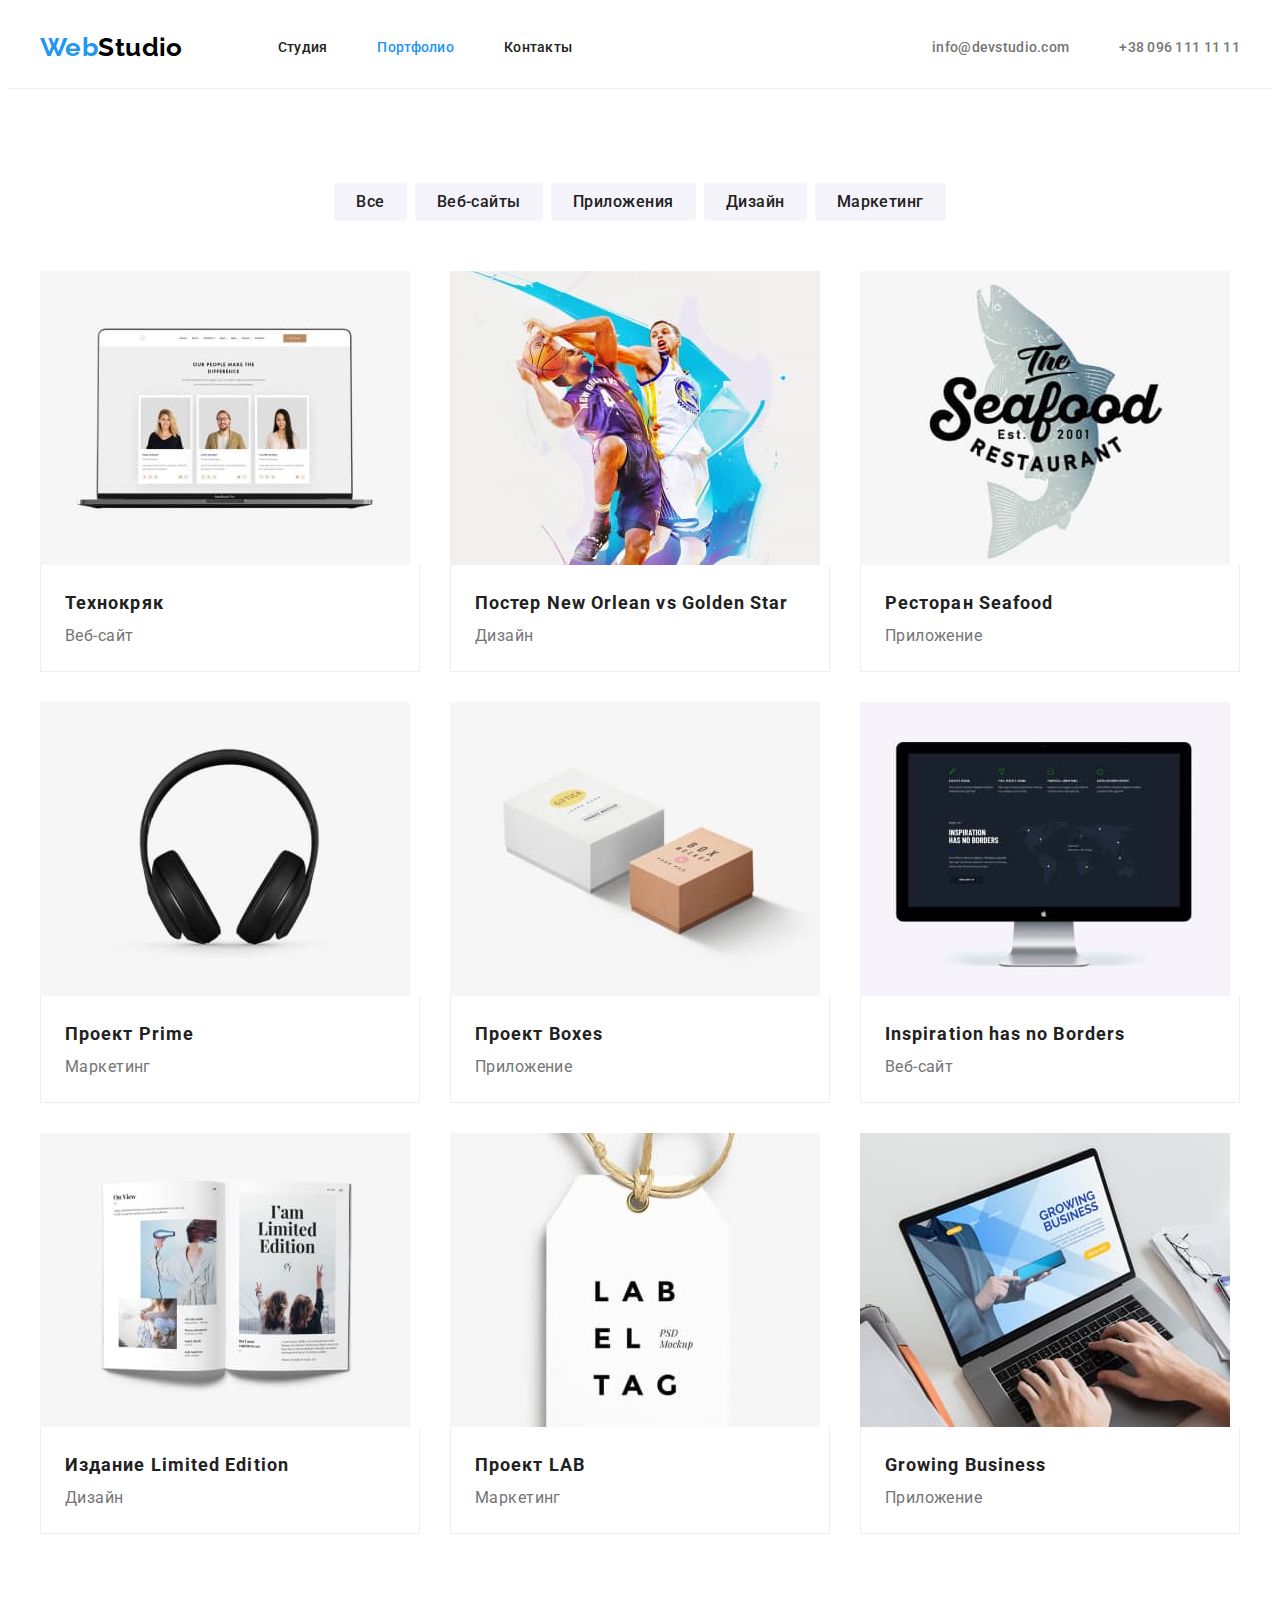
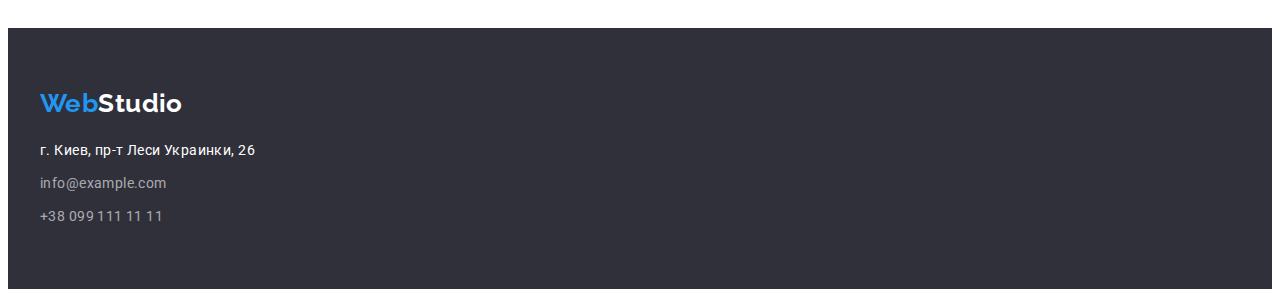
==== portfolio.html @ c1a10959 "добавляет исходные данные" ====
<!DOCTYPE html>
<html lang="ru">
  <head>
    <meta charset="UTF-8" />
    <meta http-equiv="X-UA-Compatible" content="IE=edge" />
    <meta name="viewport" content="width=device-width, initial-scale=1.0" />
    <title>Document</title>
    <link rel="preconnect" href="https://fonts.googleapis.com" />
    <link rel="preconnect" href="https://fonts.gstatic.com" crossorigin />
    <link
      href="https://fonts.googleapis.com/css2?family=Raleway:wght@700&family=Roboto:wght@400;500;700;900&display=swap"
      rel="stylesheet"
    />
    <link
      rel="stylesheet"
      href="https://cdnjs.cloudflare.com/ajax/libs/modern-normalize/1.1.0/modern-normalize.min.css"
      integrity="sha512-wpPYUAdjBVSE4KJnH1VR1HeZfpl1ub8YT/NKx4PuQ5NmX2tKuGu6U/JRp5y+Y8XG2tV+wKQpNHVUX03MfMFn9Q=="
      crossorigin="anonymous"
      referrerpolicy="no-referrer"
    />
    <link rel="stylesheet" href="./css/styles.css" />
  </head>
  <body>
    <header class="header">
      <div class="container main-nav">
        <nav class="navigation">
          <a lang="en" href="" class="logo link">
            <span class="logo-name">Web</span>Studio</a
          >
          <ul class="site-nav list">
            <li class="site-nav-item">
              <a href="./index.html" class="site-nav-link link">Студия</a>
            </li>
            <li class="site-nav-item">
              <a href="./portfolio.html" class="site-nav-link link current"
                >Портфолио</a
              >
            </li>
            <li class="site-nav-item">
              <a href="" class="site-nav-link link">Контакты</a>
            </li>
          </ul>
        </nav>
        <ul class="contact list">
          <li class="contact-item">
            <a href="mailto:info@devstudio.com" class="link"
              >info@devstudio.com</a
            >
          </li>
          <li class="contact-item">
            <a href="tel:+380961111111" class="link">+38 096 111 11 11</a>
          </li>
        </ul>
      </div>
    </header>
    <main>
      <section class="project section">
        <div class="container">
          <h1 class="title visually-hidden">Портфолио</h1>
          <ul class="button-list">
            <li class="button-item">
              <button type="button" class="button button-secondary">Все</button>
            </li>
            <li class="button-item">
              <button type="button" class="button button-secondary">
                Веб-сайты
              </button>
            </li>
            <li class="button-item">
              <button type="button" class="button button-secondary">
                Приложения
              </button>
            </li>
            <li class="button-item">
              <button type="button" class="button button-secondary">
                Дизайн
              </button>
            </li>
            <li class="button-item">
              <button type="button" class="button button-secondary">
                Маркетинг
              </button>
            </li>
          </ul>
          <ul class="project-list">
            <li class="project-item">
              <a href="" class="link"
                ><img
                  src="./images/img-1.jpg"
                  alt="страница в браузере"
                  width="370"
                  height="294"
                />
                <div class="card-content">
                  <h2 class="project-title">Технокряк</h2>
                  <p class="project-name">Веб-сайт</p>
                </div></a
              >
            </li>
            <li class="project-item">
              <a href="" class="link"
                ><img
                  src="./images/img-2.jpg"
                  alt="играют в баскетбол"
                  width="370"
                  height="294"
                />
                <div class="card-content">
                  <h2 class="project-title">
                    Постер <span lang="en">New Orlean vs Golden Star</span>
                  </h2>
                  <p class="project-name">Дизайн</p>
                </div></a
              >
            </li>
            <li class="project-item">
              <a href="" class="link"
                ><img
                  src="./images/img-3.jpg"
                  alt="рыба"
                  width="370"
                  height="294"
                />
                <div class="card-content">
                  <h2 class="project-title">
                    Ресторан <span lang="en">Seafood</span>
                  </h2>
                  <p class="project-name">Приложение</p>
                </div></a
              >
            </li>
            <li class="project-item">
              <a href="" class="link"
                ><img
                  src="./images/img-4.jpg"
                  alt="наушники"
                  width="370"
                  height="294"
                />
                <div class="card-content">
                  <h2 class="project-title">
                    Проект <span lang="en">Prime</span>
                  </h2>
                  <p class="project-name">Маркетинг</p>
                </div></a
              >
            </li>
            <li class="project-item">
              <a href="" class="link"
                ><img
                  src="./images/img-5.jpg"
                  alt="коробки"
                  width="370"
                  height="294"
                />
                <div class="card-content">
                  <h2 class="project-title">
                    Проект <span lang="en">Boxes</span>
                  </h2>
                  <p class="project-name">Приложение</p>
                </div>
              </a>
            </li>
            <li class="project-item">
              <a href="" class="link"
                ><img
                  src="./images/img-6.jpg"
                  alt="монитор"
                  width="370"
                  height="294"
                />
                <div class="card-content">
                  <h2 lang="en" class="project-title">
                    Inspiration has no Borders
                  </h2>
                  <p class="project-name">Веб-сайт</p>
                </div></a
              >
            </li>
            <li class="project-item">
              <a href="" class="link"
                ><img
                  src="./images/img-7.jpg"
                  alt="книга"
                  width="370"
                  height="294"
                />
                <div class="card-content">
                  <h2 class="project-title">
                    Издание <span lang="en">Limited Edition</span>
                  </h2>
                  <p class="project-name">Дизайн</p>
                </div></a
              >
            </li>
            <li class="project-item">
              <a href="" class="link"
                ><img
                  src="./images/img-8.jpg"
                  alt="эмблема"
                  width="370"
                  height="294"
                />
                <div class="card-content">
                  <h2 class="project-title">
                    Проект <span lang="en">LAB</span>
                  </h2>
                  <p class="project-name">Маркетинг</p>
                </div></a
              >
            </li>
            <li class="project-item">
              <a href="" class="link"
                ><img
                  src="./images/img-9.jpg"
                  alt="печатает на ноутбуке"
                  width="370"
                  height="294"
                />
                <div class="card-content">
                  <h2 lang="en" class="project-title">Growing Business</h2>
                  <p class="project-name">Приложение</p>
                </div></a
              >
            </li>
          </ul>
        </div>
      </section>
    </main>
    <footer class="footer">
      <div class="container">
        <a lang="en" href="" class="logo link"
          ><span class="logo-name">Web</span>Studio</a
        >
        <address>
          <ul class="footer-contact">
            <li class="footer-contact-item">
              <a
                href="https://goo.gl/maps/VYor2QJVqiVH9sgh6"
                target="_blank"
                rel="noopener noreferrer"
                class="location link"
                >г. Киев, пр-т Леси Украинки, 26</a
              >
            </li>
            <li class="footer-contact-item">
              <a href="mailto:info@example.com" class="footer-contact-mail link"
                >info@example.com</a
              >
            </li>
            <li class="footer-contact-item">
              <a href="tel:+380991111111" class="footer-contact-phone link"
                >+38 099 111 11 11</a
              >
            </li>
          </ul>
        </address>
      </div>
    </footer>
  </body>
</html>
---- css/styles.css ----
/*  цвет основного текста color: #757575;  */
/* вторичный цвет текста color: #212121; */
/* белый цвет color: #FFFFFF; */
/*лого color: #000000; */
/* ссылки в футер color: rgba(255, 255, 255, 0.6); */
/* акцент color: #2196F3 */
/* вторичный цвет фона #F5F4FA */
/* цвет фона футер background: #2F303A */

:root {
  --primary-font-family: Roboto, sans-serif;
  --primary-text-color: #757575;
  --title-text-color: #212121;
  --accent-color: #2196f3;
  --white-color: #ffffff;
  --logo-text-color: #000000;
  --secodary-background-color: #f5f4fa;
  --footer-background-color: #2f303a;
  --hero-background-color: #2f303a;
  --button-accent-color: #188ce8;
  --border-color-header: #ececec;
  --border-color: #eeeeee;
}
ul {
  list-style: none;
  padding: 0;
  margin: 0;
}
h1,
h2,
h3,
h4,
h5,
h6,
p {
  margin-top: 0;
  margin-bottom: 0;
}
img {
  display: block;
  max-width: 100%;
  height: auto;
}

.link {
  text-decoration: none;
}
.button {
  display: inline-block;
  cursor: pointer;
  border: 0;
  font-family: var(--primary-font-family);
  font-size: 16px;
  letter-spacing: 0.03em;
  border-radius: 4px;
  text-align: center;
}

body {
  font-family: var(--primary-font-family);
  letter-spacing: 0.03em;
  color: var(--primary-text-color);
  background-color: var(--white-color);
  font-size: 14px;
}
.container {
  width: 1200px;
  margin-left: auto;
  margin-right: auto;
  padding-left: 15px;
  padding-right: 15px;
}

.section {
  padding-bottom: 94px;
  padding-top: 94px;
}

/* Шапка */
.header {
  border-bottom: 1px solid var(--border-color);
}
.main-nav {
  display: flex;
  align-items: center;
}
.navigation {
  display: flex;
}
/* лого */

.logo {
  display: block;
  padding-top: 24px;
  padding-bottom: 25px;
  color: var(--logo-text-color);
  font-family: Raleway, sans-serif;
  font-weight: 700;
  font-size: 26px;
  line-height: 1.19;
}

.logo-name {
  color: var(--accent-color);
}

/* навигация сайта */
.site-nav .link.current {
  color: var(--accent-color);
}

.site-nav {
  display: flex;
  margin-left: 95px;
}
.site-nav-item:not(:last-child) {
  margin-right: 50px;
}

.site-nav-link {
  display: block;
  padding-top: 32px;
  padding-bottom: 32px;
  font-weight: 500;
  font-size: 14px;
  line-height: 1.14;
  letter-spacing: 0.02em;
  color: var(--title-text-color);
}

.site-nav .link:hover,
.site-nav .link:focus {
  color: var(--accent-color);
}
.contact {
  display: flex;
  margin-left: auto;
}
.contact-item + .contact-item {
  margin-left: 50px;
}
.contact .link {
  display: block;
  padding-top: 32px;
  padding-bottom: 32px;
  font-weight: 500;
  font-size: 14px;
  line-height: 1.14;
  letter-spacing: 0.02em;
  color: var(--primary-text-color);
}
.contact .link:hover,
.contact .link:focus {
  color: var(--accent-color);
}

/* секция герой */

.hero {
  padding-top: 200px;
  padding-bottom: 200px;
  background-color: var(--hero-background-color);
  text-align: center;
}
.button.button-primary {
  padding: 10px 32px;
  min-width: 200px;
  font-weight: 700;
  line-height: 1.88;
  letter-spacing: 0.06em;
  color: var(--white-color);
  background-color: var(--accent-color);
}
.button.button-primary:hover,
.button.button-primary:focus {
  background-color: var(--button-accent-color);
}
.hero-title {
  width: 696px;
  margin-bottom: 30px;
  margin-left: auto;
  margin-right: auto;
  font-weight: 900;
  font-size: 44px;
  line-height: 1.36;
  text-align: center;
  letter-spacing: 0.06em;
  text-transform: uppercase;
  color: var(--white-color);
}

/* названия */

.title {
  margin-bottom: 50px;
  text-align: center;
  font-weight: 700;
  font-size: 36px;
  line-height: 1.17;
  color: var(--title-text-color);
}

/* портфолио */

.project-title {
  font-size: 18px;
  line-height: 2;
  letter-spacing: 0.06em;
  color: var(--title-text-color);
}
.project-name {
  font-size: 16px;
  line-height: 1.88;
  color: var(--primary-text-color);
}
.button-list {
  display: flex;
  justify-content: center;
  margin-bottom: 50px;
}
.button-item:not(:last-child) {
  margin-right: 8px;
}
.button.button-secondary {
  padding: 6px 22px;
  /* box-shadow: 0px 3px 1px rgba(0, 0, 0, 0.1), 0px 1px 2px rgba(0, 0, 0, 0.08), */
  /* 0px 2px 2px rgba(0, 0, 0, 0.12); */
  border-radius: 4px;
  font-weight: 500;
  line-height: 1.63;
  color: var(--title-text-color);
  background-color: var(--secodary-background-color);
}

.button.button-secondary:hover,
.button.button-secondary:focus {
  color: var(--white-color);
  background-color: var(--accent-color);
}
.button.button-secondary:active {
  color: var(--white-color);
  background-color: var(--accent-color);
}
.project-list {
  display: flex;
  flex-wrap: wrap;
}

.project-item {
  width: calc((100% - 60px) / 3);
  margin-right: 30px;
  margin-bottom: 30px;
}
.card-content {
  padding: 20px 24px;
  border-left: 1px solid var(--border-color);
  border-right: 1px solid var(--border-color);
  border-bottom: 1px solid var(--border-color);
  background-color: var(--white-color);
}

.project-item:nth-child(3n) {
  margin-right: 0;
}
.project-item:nth-last-child(-n + 3) {
  margin-bottom: 0px;
}

/* преимущества */

.visually-hidden {
  position: absolute;
  width: 1px;
  height: 1px;
  margin: -1px;
  border: 0;
  padding: 0;
  white-space: nowrap;
  clip-path: inset(100%);
  clip: rect(0 0 0 0);
  overflow: hidden;
}
.benefist-list {
  display: flex;
}
.benefits-item {
  width: 270px;
}
.benefits-item:not(:last-child) {
  margin-right: 30px;
}
.benefits-title {
  margin-bottom: 10px;
  font-size: 14px;
  line-height: 1.14;
  text-transform: uppercase;
  font-weight: 700;
  color: var(--title-text-color);
}

.description {
  line-height: 1.71;
}

/* деятельность */
.practice {
  padding-top: 0;
}
.practice-list {
  display: flex;
}
.practice-list-item:not(:last-child) {
  margin-right: 30px;
}

/* сотрудники */

.section-team {
  padding-bottom: 94px;
  background-color: var(--secodary-background-color);
}

.section-team-list {
  display: flex;
}
.section-team-item:not(:last-child) {
  margin-right: 30px;
}
.container-foto {
  background-color: var(--white-color);
  padding-top: 30px;
  padding-bottom: 30px;
  border-radius: 0px 0px 4px 4px;
}
.name-title {
  margin-bottom: 10px;
  text-align: center;
  font-weight: 500;
  font-size: 16px;
  line-height: 1.19;
  color: var(--title-text-color);
}
.post {
  font-size: 16px;
  line-height: 1.19;
  text-align: center;
}
.section-team-item {
  box-shadow: 0px 1px 3px rgba(0, 0, 0, 0.12), 0px 1px 1px rgba(0, 0, 0, 0.14),
    0px 2px 1px rgba(0, 0, 0, 0.2);
  border-radius: 0px 0px 4px 4px;
}

/* подвал */

.footer {
  padding-top: 60px;
  padding-bottom: 60px;
  background-color: var(--footer-background-color);
}
.footer .logo {
  padding: 0;
  margin-bottom: 20px;
  color: var(--white-color);
}

.footer-contact .location {
  color: var(--white-color);
}
.footer-contact .link {
  font-style: normal;
  font-size: 14px;
  line-height: 1.71;
}
.footer-contact-item:not(:last-child) {
  margin-bottom: 9px;
}
.footer-contact-mail,
.footer-contact-phone {
  color: rgba(255, 255, 255, 0.6);
}
.footer-contact .link:hover,
.footer-contact .link:focus {
  color: var(--accent-color);
}
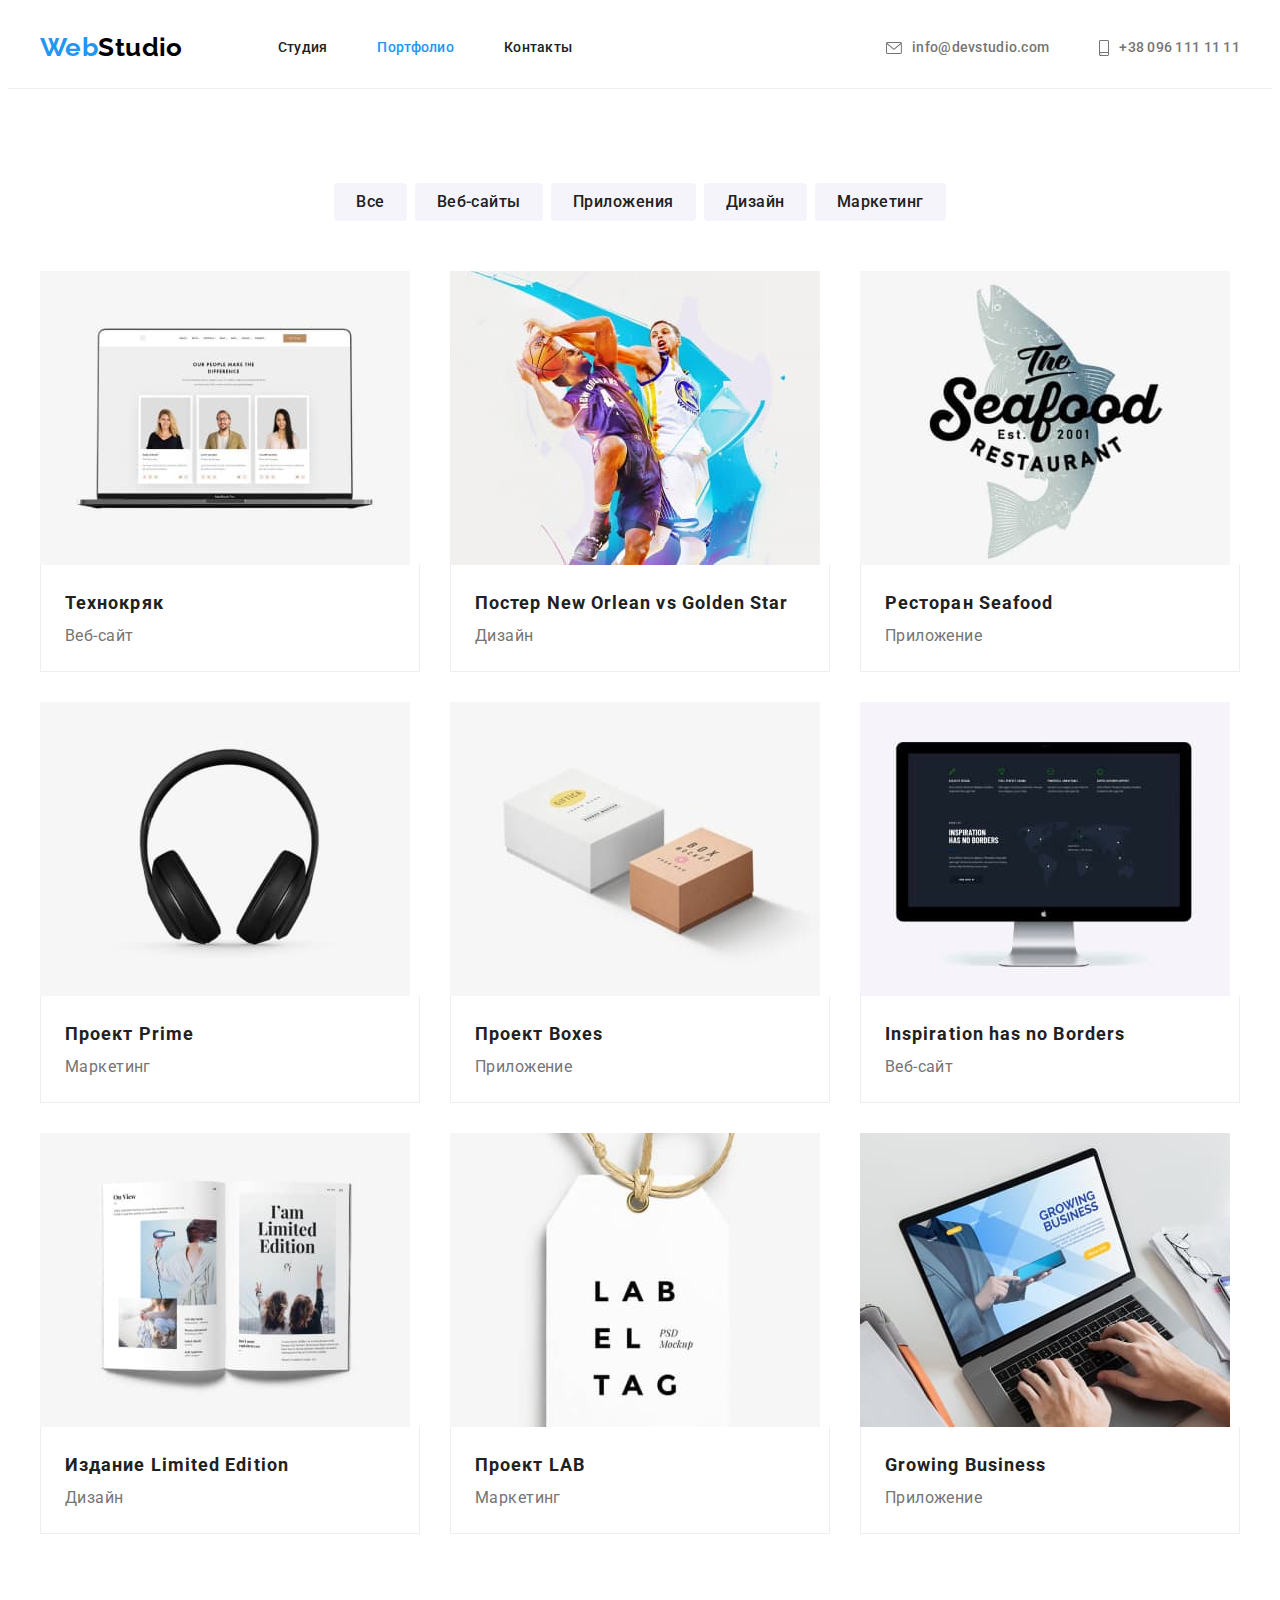
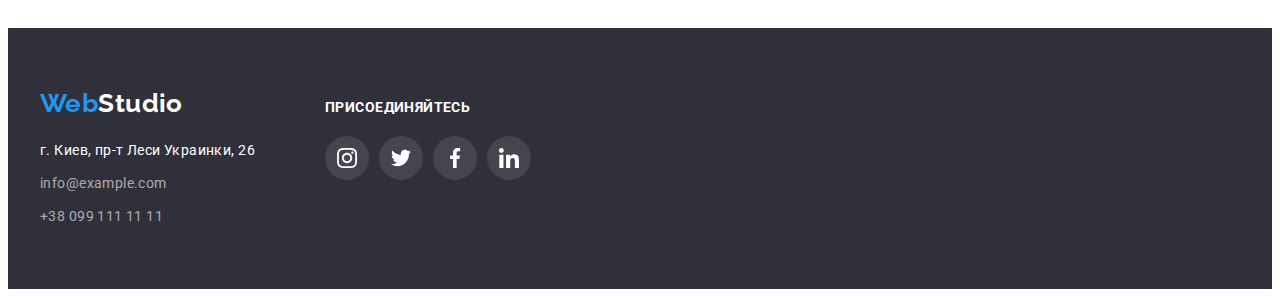
==== commit 08c3e11b: "добавляет стили" ====
--- a/portfolio.html
+++ b/portfolio.html
@@ -43,12 +43,20 @@
         </nav>
         <ul class="contact list">
           <li class="contact-item">
-            <a href="mailto:info@devstudio.com" class="link"
-              >info@devstudio.com</a
+            <a href="mailto:info@devstudio.com" class="link">
+              <svg class="contact-icon" width="16" height="12">
+                <use href="./images/symbol-defs.svg#icon-envelope"></use>
+              </svg>
+              info@devstudio.com</a
             >
           </li>
           <li class="contact-item">
-            <a href="tel:+380961111111" class="link">+38 096 111 11 11</a>
+            <a href="tel:+380961111111" class="link">
+              <svg class="contact-icon" width="10" height="16">
+                <use href="./images/symbol-defs.svg#icon-smartphone"></use>
+              </svg>
+              +38 096 111 11 11</a
+            >
           </li>
         </ul>
       </div>
@@ -228,33 +236,70 @@
       </section>
     </main>
     <footer class="footer">
-      <div class="container">
-        <a lang="en" href="" class="logo link"
-          ><span class="logo-name">Web</span>Studio</a
-        >
-        <address>
-          <ul class="footer-contact">
-            <li class="footer-contact-item">
-              <a
-                href="https://goo.gl/maps/VYor2QJVqiVH9sgh6"
-                target="_blank"
-                rel="noopener noreferrer"
-                class="location link"
-                >г. Киев, пр-т Леси Украинки, 26</a
-              >
-            </li>
-            <li class="footer-contact-item">
-              <a href="mailto:info@example.com" class="footer-contact-mail link"
-                >info@example.com</a
-              >
-            </li>
-            <li class="footer-contact-item">
-              <a href="tel:+380991111111" class="footer-contact-phone link"
-                >+38 099 111 11 11</a
-              >
+      <div class="container footer-nav">
+        <div class="footer-box">
+          <a lang="en" href="" class="logo link"
+            ><span class="logo-name">Web</span>Studio</a
+          >
+          <address class="footer-contact-box">
+            <ul class="footer-contact">
+              <li class="footer-contact-item">
+                <a
+                  href="https://goo.gl/maps/VYor2QJVqiVH9sgh6"
+                  target="_blank"
+                  rel="noopener noreferrer"
+                  class="location link"
+                  >г. Киев, пр-т Леси Украинки, 26</a
+                >
+              </li>
+              <li class="footer-contact-item">
+                <a
+                  href="mailto:info@example.com"
+                  class="footer-contact-mail link"
+                  >info@example.com</a
+                >
+              </li>
+              <li class="footer-contact-item">
+                <a href="tel:+380991111111" class="footer-contact-phone link"
+                  >+38 099 111 11 11</a
+                >
+              </li>
+            </ul>
+          </address>
+        </div>
+        <div class="footer-social-box">
+          <h3 class="footer-social-title">присоединяйтесь</h3>
+          <ul class="footer-social-list">
+            <li class="footer-social-item">
+              <a class="footer-social-link" href="" aria-label="instagram">
+                <svg class="footer-social-icon">
+                  <use href="./images/symbol-defs.svg#icon-instagram-2"></use>
+                </svg>
+              </a>
+            </li>
+            <li class="footer-social-item">
+              <a class="footer-social-link" href="" aria-label="instagram">
+                <svg class="footer-social-icon">
+                  <use href="./images/symbol-defs.svg#icon-twitter-2"></use>
+                </svg>
+              </a>
+            </li>
+            <li class="footer-social-item">
+              <a class="footer-social-link" href="" aria-label="instagram">
+                <svg class="footer-social-icon">
+                  <use href="./images/symbol-defs.svg#icon-facebook-2"></use>
+                </svg>
+              </a>
+            </li>
+            <li class="footer-social-item">
+              <a class="footer-social-link" href="" aria-label="instagram">
+                <svg class="footer-social-icon">
+                  <use href="./images/symbol-defs.svg#icon-linkedin-2"></use>
+                </svg>
+              </a>
             </li>
           </ul>
-        </address>
+        </div>
       </div>
     </footer>
   </body>
--- a/css/styles.css
+++ b/css/styles.css
@@ -20,6 +20,7 @@
   --button-accent-color: #188ce8;
   --border-color-header: #ececec;
   --border-color: #eeeeee;
+  --icon-color: #afb1b8;
 }
 ul {
   list-style: none;
@@ -139,8 +140,13 @@
 .contact-item + .contact-item {
   margin-left: 50px;
 }
+.contact-icon {
+  margin-right: 10px;
+  fill: var(--primary-text-color);
+}
 .contact .link {
-  display: block;
+  display: flex;
+  align-items: center;
   padding-top: 32px;
   padding-bottom: 32px;
   font-weight: 500;
@@ -153,10 +159,24 @@
 .contact .link:focus {
   color: var(--accent-color);
 }
+.contact .link:hover .contact-icon,
+.contact .link:focus .contact-icon {
+  fill: currentColor;
+}
 
 /* секция герой */
 
 .hero {
+  /* max-width: 1600px; */
+  /* height: 600px; */
+  background-size: cover;
+  margin-left: auto;
+  margin-right: auto;
+  background-image: linear-gradient(
+      rgba(47, 48, 58, 0.4),
+      rgba(47, 48, 58, 0.4)
+    ),
+    url(../images/img-hero.jpg);
   padding-top: 200px;
   padding-bottom: 200px;
   background-color: var(--hero-background-color);
@@ -223,8 +243,6 @@
 }
 .button.button-secondary {
   padding: 6px 22px;
-  /* box-shadow: 0px 3px 1px rgba(0, 0, 0, 0.1), 0px 1px 2px rgba(0, 0, 0, 0.08), */
-  /* 0px 2px 2px rgba(0, 0, 0, 0.12); */
   border-radius: 4px;
   font-weight: 500;
   line-height: 1.63;
@@ -236,6 +254,8 @@
 .button.button-secondary:focus {
   color: var(--white-color);
   background-color: var(--accent-color);
+  box-shadow: 0px 3px 1px rgba(0, 0, 0, 0.1), 0px 1px 2px rgba(0, 0, 0, 0.08),
+    0px 2px 2px rgba(0, 0, 0, 0.12);
 }
 .button.button-secondary:active {
   color: var(--white-color);
@@ -264,6 +284,10 @@
 }
 .project-item:nth-last-child(-n + 3) {
   margin-bottom: 0px;
+}
+.project-item:hover {
+  box-shadow: 0px 1px 1px rgba(0, 0, 0, 0.12), 0px 4px 4px rgba(0, 0, 0, 0.06),
+    1px 4px 6px rgba(0, 0, 0, 0.16);
 }
 
 /* преимущества */
@@ -286,8 +310,23 @@
 .benefits-item {
   width: 270px;
 }
+
 .benefits-item:not(:last-child) {
   margin-right: 30px;
+}
+.benefits-item-box {
+  display: flex;
+  align-items: center;
+  justify-content: center;
+  width: 270px;
+  height: 120px;
+  background-color: #f5f4fa;
+  border-radius: 4px;
+  margin-bottom: 30px;
+}
+.benefits-item-icon {
+  width: 70px;
+  height: 70px;
 }
 .benefits-title {
   margin-bottom: 10px;
@@ -330,6 +369,8 @@
   background-color: var(--white-color);
   padding-top: 30px;
   padding-bottom: 30px;
+  padding-left: 32px;
+  padding-right: 32px;
   border-radius: 0px 0px 4px 4px;
 }
 .name-title {
@@ -350,7 +391,66 @@
     0px 2px 1px rgba(0, 0, 0, 0.2);
   border-radius: 0px 0px 4px 4px;
 }
-
+.team-social-list {
+  display: flex;
+  justify-content: space-between;
+  margin-top: 16px;
+}
+.team-social-icon {
+  width: 20px;
+  height: 20px;
+  fill: var(--icon-color);
+}
+.team-social-link {
+  display: flex;
+  align-items: center;
+  justify-content: center;
+  width: 44px;
+  height: 44px;
+  border-radius: 50%;
+}
+.team-social-link:hover,
+.team-social-link:focus {
+  background-color: var(--accent-color);
+}
+.team-social-link:hover .team-social-icon,
+.team-social-link:focus .team-social-icon {
+  fill: var(--white-color);
+}
+
+/* клиенты */
+
+.client-list {
+  display: flex;
+  justify-content: center;
+}
+
+.cliet-item:not(:last-child) {
+  margin-right: 30px;
+}
+
+.client-link {
+  display: flex;
+  align-items: center;
+  justify-content: center;
+  width: 170px;
+  height: 92px;
+  border: 1px solid var(--icon-color);
+  border-radius: 4px;
+}
+.client-icon {
+  width: 106px;
+  height: 60px;
+  fill: var(--icon-color);
+}
+.client-link:hover,
+.client-link:focus {
+  border: 1px solid var(--accent-color);
+}
+.client-link:hover .client-icon,
+.client-link:focus .client-icon {
+  fill: var(--accent-color);
+}
 /* подвал */
 
 .footer {
@@ -358,6 +458,11 @@
   padding-bottom: 60px;
   background-color: var(--footer-background-color);
 }
+.footer-nav {
+  display: flex;
+  align-items: baseline;
+}
+
 .footer .logo {
   padding: 0;
   margin-bottom: 20px;
@@ -383,3 +488,37 @@
 .footer-contact .link:focus {
   color: var(--accent-color);
 }
+.footer-social-icon {
+  width: 20px;
+  height: 20px;
+}
+.footer-social-title {
+  margin-bottom: 20px;
+  font-weight: 700;
+  font-size: 14px;
+  line-height: 1.14;
+  text-transform: uppercase;
+  color: var(--white-color);
+}
+.footer-social-list {
+  display: flex;
+  justify-content: space-between;
+}
+
+.footer-social-link {
+  display: flex;
+  align-items: center;
+  justify-content: center;
+  width: 44px;
+  height: 44px;
+  border-radius: 50%;
+  background-color: rgba(255, 255, 255, 0.1);
+}
+.footer-social-box {
+  width: 206px;
+  margin-left: 70px;
+}
+.footer-social-link:hover,
+.footer-social-link:focus {
+  background-color: var(--accent-color);
+}
